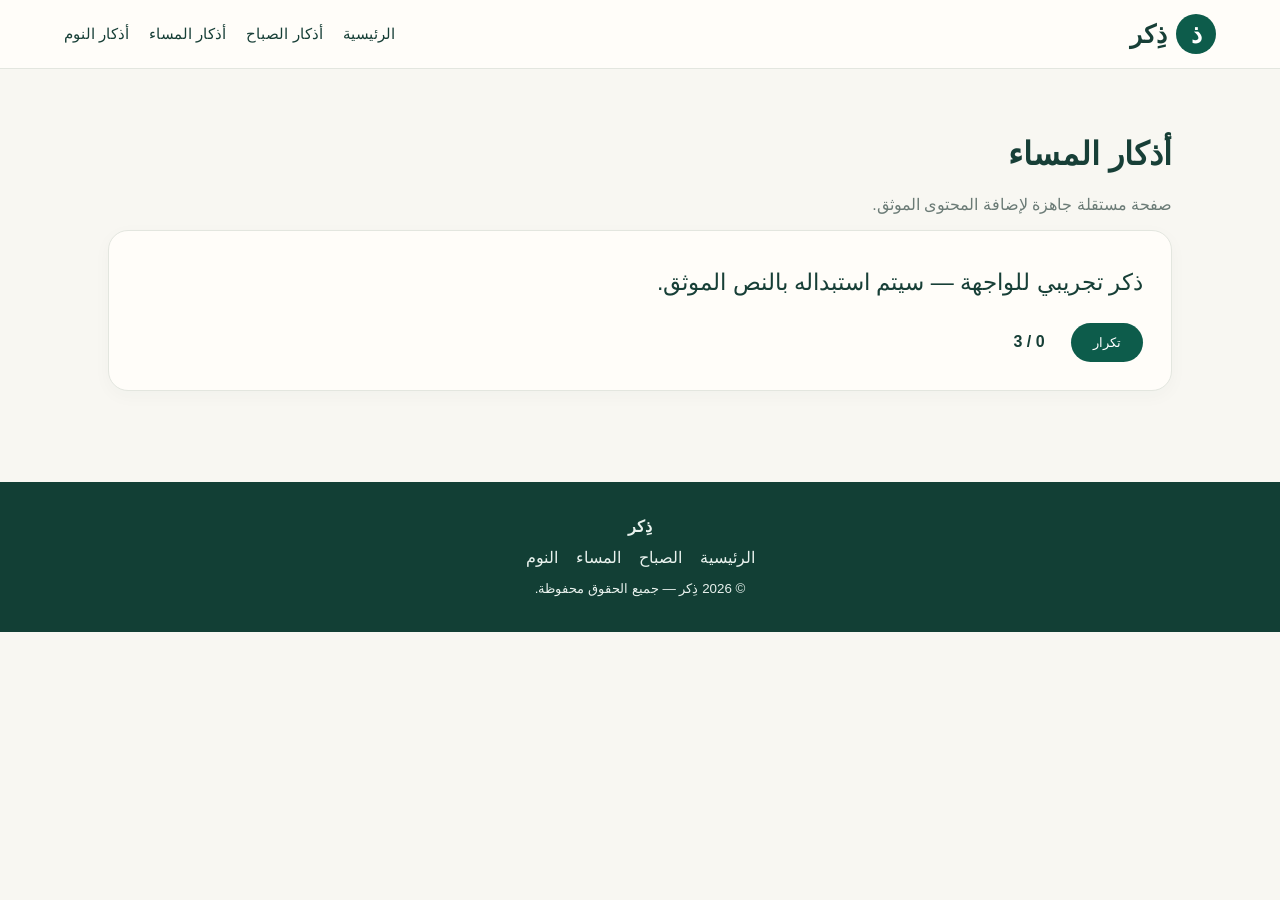
==== evening.html @ fdcfc74f "Add files via upload" ====
<!doctype html><html lang="ar" dir="rtl"><head><meta charset="utf-8"><meta name="viewport" content="width=device-width,initial-scale=1"><meta name="description" content="ذِكر — موقع يومي للأذكار والقرآن والأدعية"><title>أذكار المساء | ذِكر</title><link rel="stylesheet" href="styles.css"></head><body>
<header class="nav"><a class="brand" href="index.html"><i>ذ</i>ذِكر</a><nav class="links"><a href="index.html">الرئيسية</a><a href="morning.html">أذكار الصباح</a><a href="evening.html">أذكار المساء</a><a href="sleep.html">أذكار النوم</a></nav></header>

<main class="container"><h1>أذكار المساء</h1><p class="sub">صفحة مستقلة جاهزة لإضافة المحتوى الموثق.</p>
<div class="dhikr" data-counter data-count="3"><div class="dhikr-text">ذكر تجريبي للواجهة — سيتم استبداله بالنص الموثق.</div><div class="repeat"><button class="btn repeat-btn">تكرار</button><span class="counter">0 / 3</span></div></div>
</main>
<footer class="footer"><strong>ذِكر</strong><nav><a href="index.html">الرئيسية</a><a href="morning.html">الصباح</a><a href="evening.html">المساء</a><a href="sleep.html">النوم</a></nav><small>© 2026 ذِكر — جميع الحقوق محفوظة.</small></footer>
<script src="app.js"></script></body></html>
---- styles.css ----
:root{--bg:#f8f7f2;--card:#fffdf9;--text:#173f37;--muted:#6b7b76;--green:#0d5c4b;--line:#e3e6df}
*{box-sizing:border-box}html{scroll-behavior:smooth}body{margin:0;background:var(--bg);color:var(--text);font-family:Tahoma,"Segoe UI",Arial,sans-serif}a{text-decoration:none;color:inherit}
.nav{position:sticky;top:0;z-index:10;background:rgba(255,253,249,.96);backdrop-filter:blur(10px);border-bottom:1px solid var(--line);display:flex;align-items:center;gap:25px;padding:14px 5%}.brand{font-size:25px;font-weight:900;margin-left:auto;display:flex;gap:9px;align-items:center}.brand i{font-style:normal;background:var(--green);color:white;border-radius:50%;width:40px;height:40px;display:grid;place-items:center}.links{display:flex;gap:20px;font-size:15px}.links a:hover{color:var(--green)}
.container{max-width:1100px;margin:auto;padding:45px 18px}.hero{text-align:center;padding:70px 18px;background:linear-gradient(135deg,#e5efe8,#f5ead1)}.hero .logo{font-size:72px;font-weight:900;color:var(--green);margin:0}.hero h1{margin:5px 0 10px;font-size:28px}.hero p{color:#49635d}.search{max-width:600px;margin:25px auto 0;display:flex;background:white;border-radius:32px;padding:6px;border:1px solid #ddd}.search input{flex:1;border:0;outline:0;padding:13px 16px}.search button,.btn{border:0;background:var(--green);color:#fff;padding:12px 22px;border-radius:26px;cursor:pointer}
h2{font-size:29px}.sub{color:var(--muted)}.grid{display:grid;grid-template-columns:repeat(4,1fr);gap:16px}.card{background:var(--card);border:1px solid var(--line);border-radius:18px;padding:22px;transition:.2s}.card:hover{transform:translateY(-3px);box-shadow:0 12px 30px #163a3210}.icon{font-size:28px}.card h3{margin:13px 0 7px}.card p{color:var(--muted);line-height:1.7}.dhikr{background:var(--card);border:1px solid var(--line);border-radius:20px;padding:28px;margin:16px 0;box-shadow:0 5px 18px #163a3208}.dhikr-text{font-size:23px;line-height:2;text-align:right}.source{color:var(--muted);font-size:13px;margin-top:12px}.repeat{display:flex;align-items:center;gap:12px;margin-top:18px}.counter{min-width:60px;text-align:center;font-weight:bold}.footer{background:#123f35;color:#e9f2ee;padding:35px 5%;text-align:center;margin-top:30px}.footer nav{display:flex;justify-content:center;gap:18px;flex-wrap:wrap;margin:12px}
@media(max-width:800px){.nav{flex-wrap:wrap;padding:10px 15px}.brand{margin-left:0}.links{order:3;width:100%;overflow:auto;white-space:nowrap}.grid{grid-template-columns:repeat(2,1fr)}.hero .logo{font-size:58px}}
@media(max-width:520px){.grid{grid-template-columns:1fr}.hero{padding:50px 15px}.dhikr-text{font-size:19px}.search button{padding:11px 15px}}
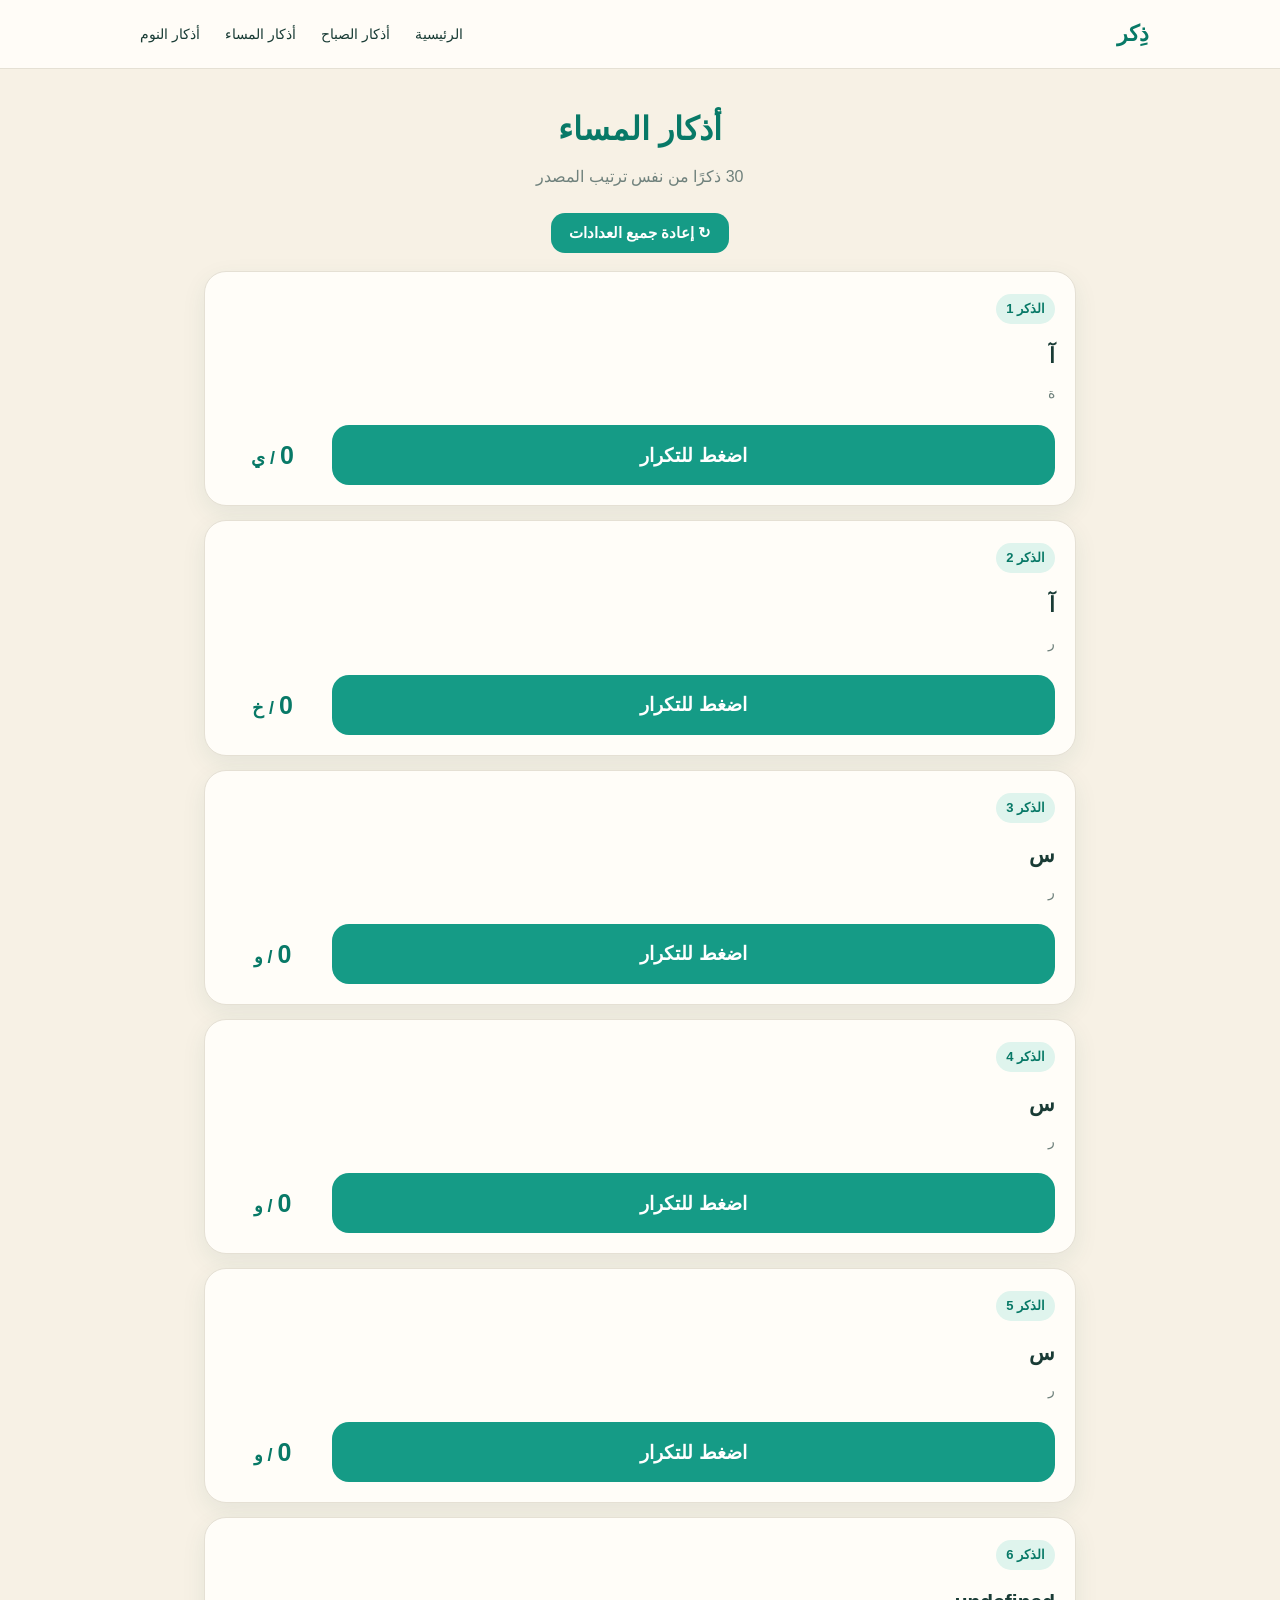
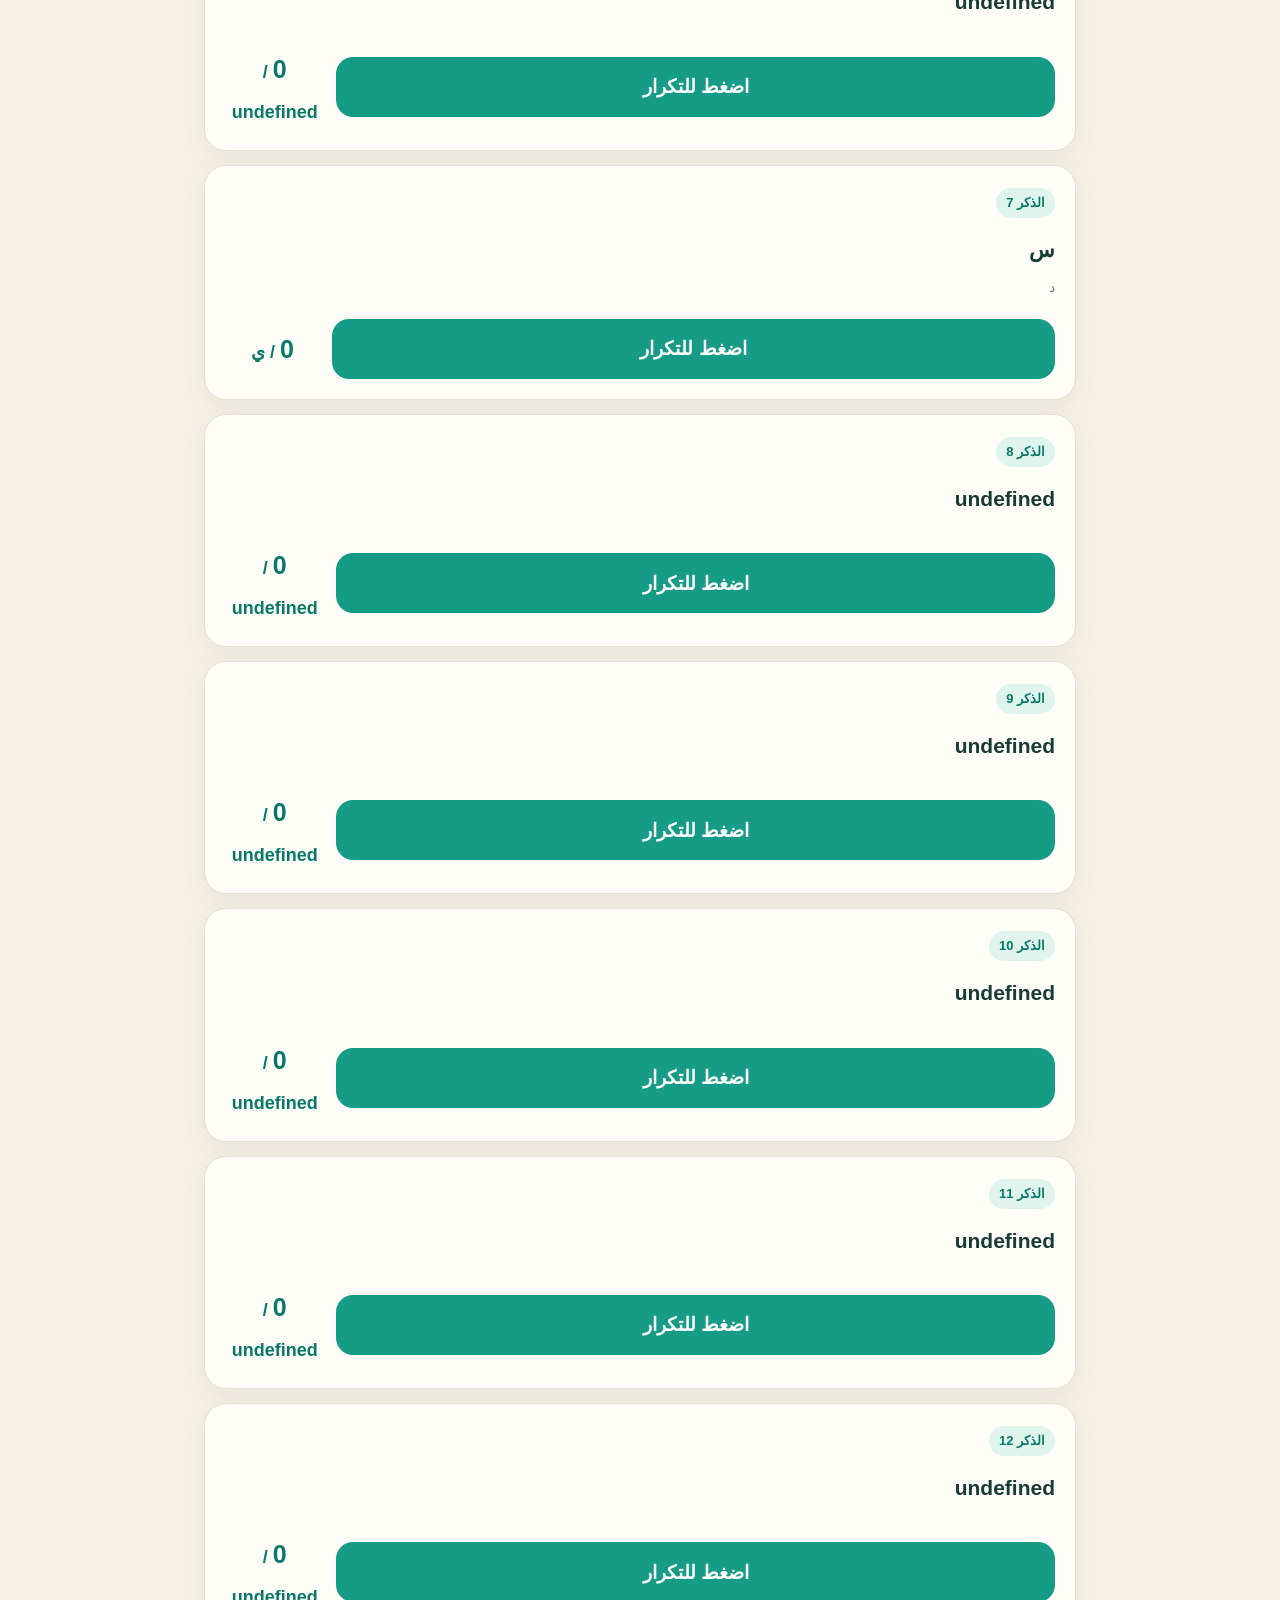
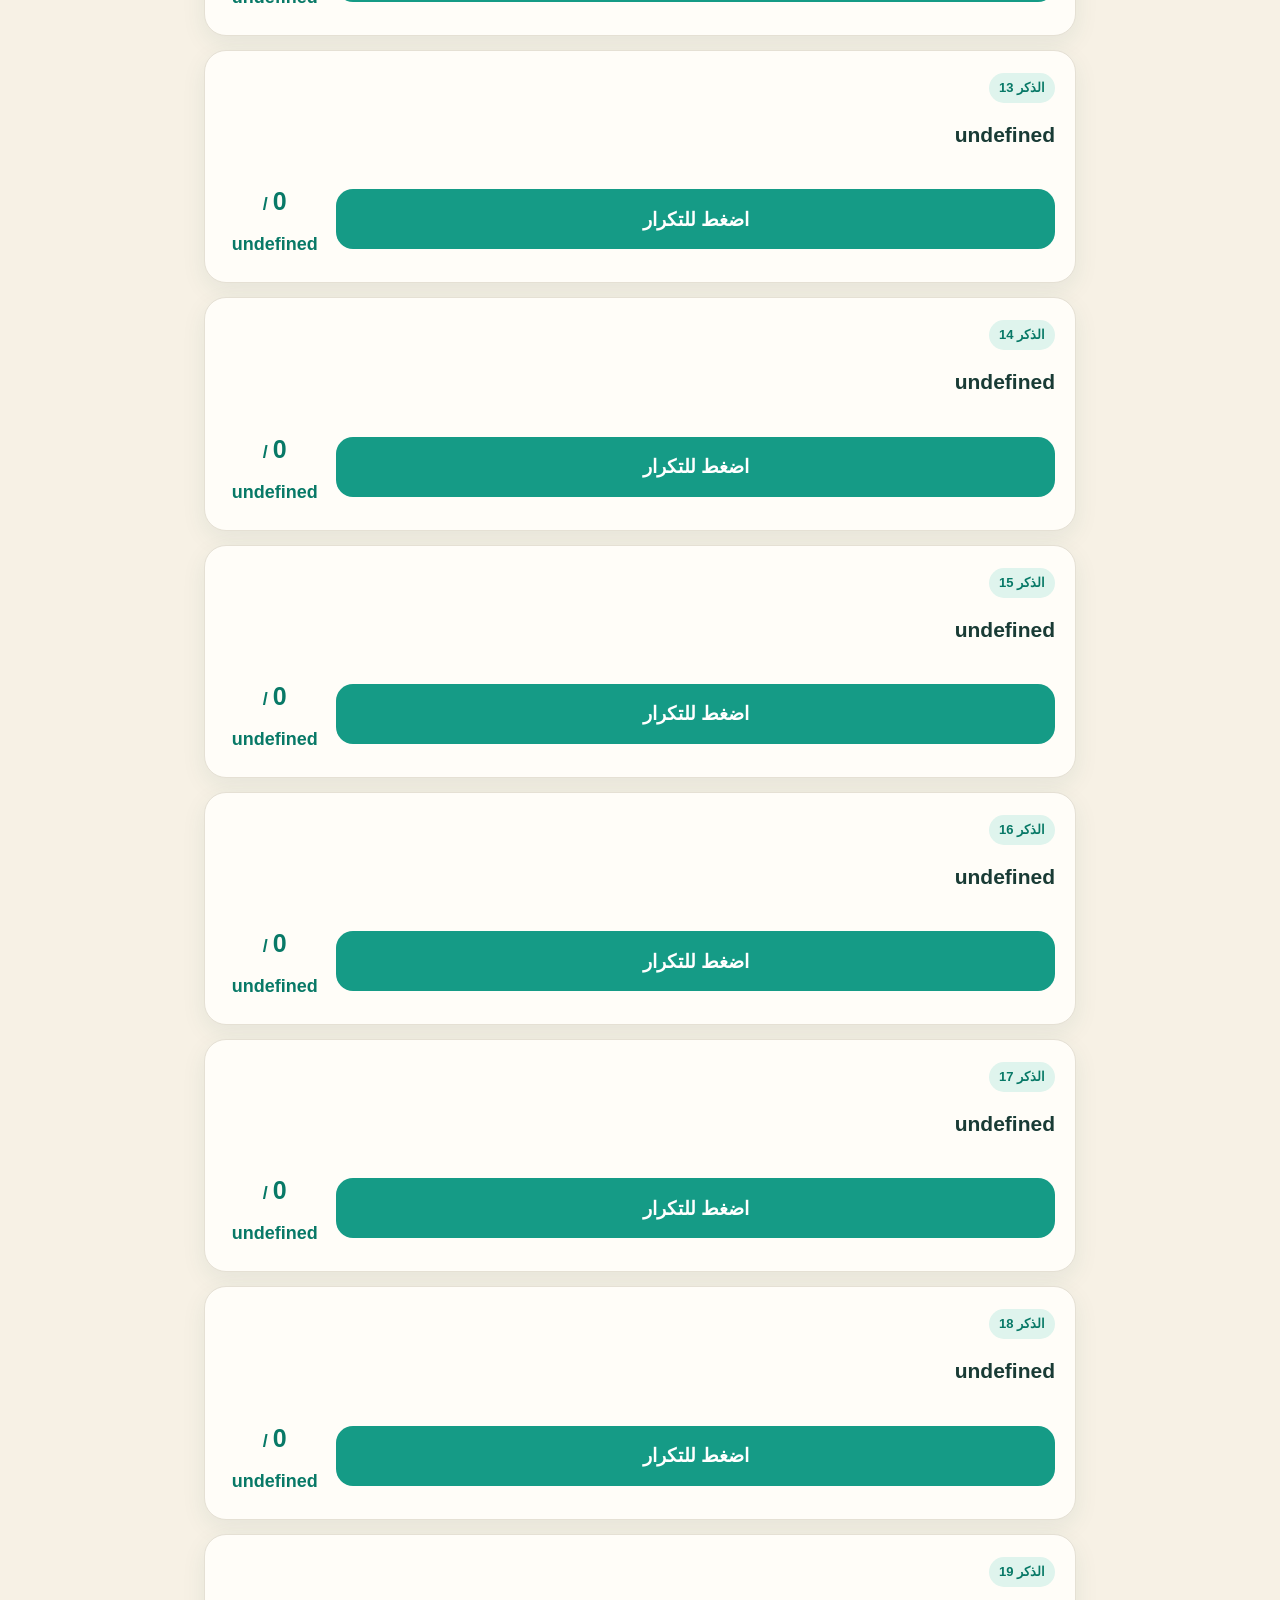
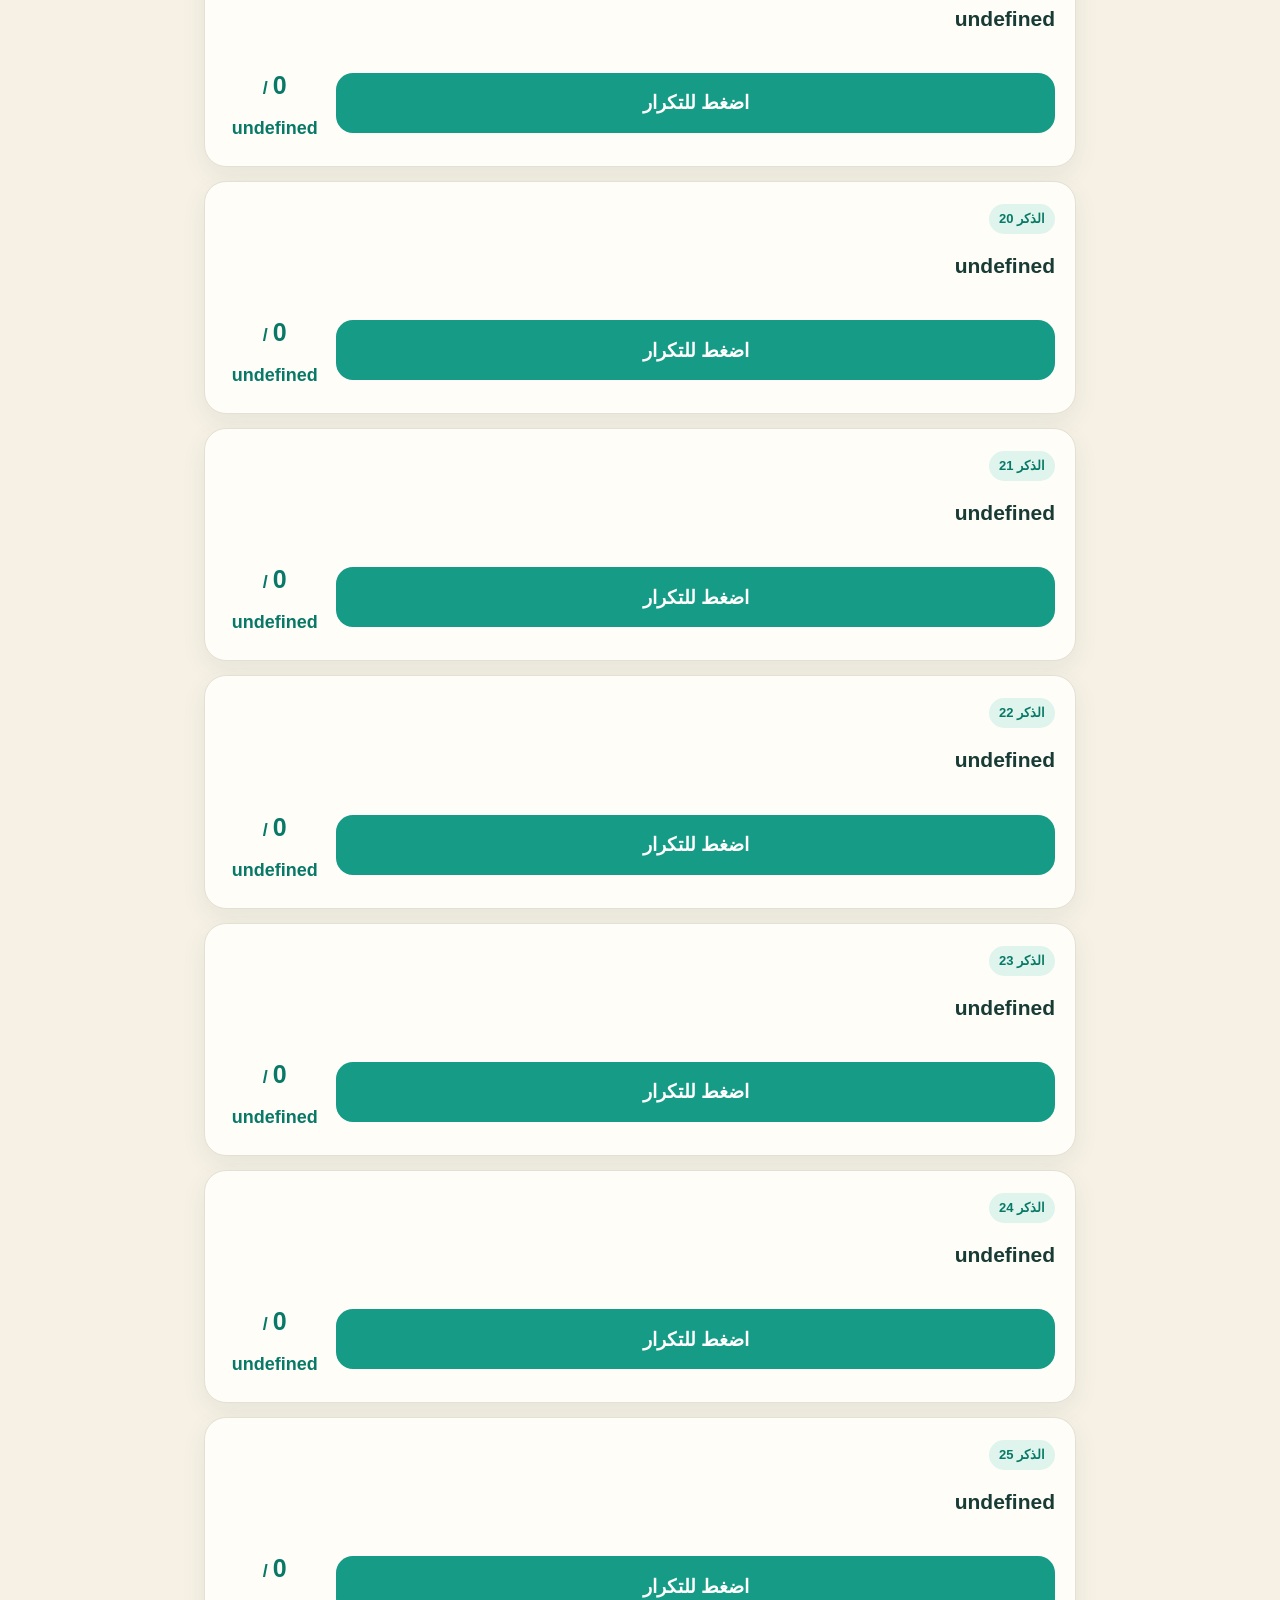
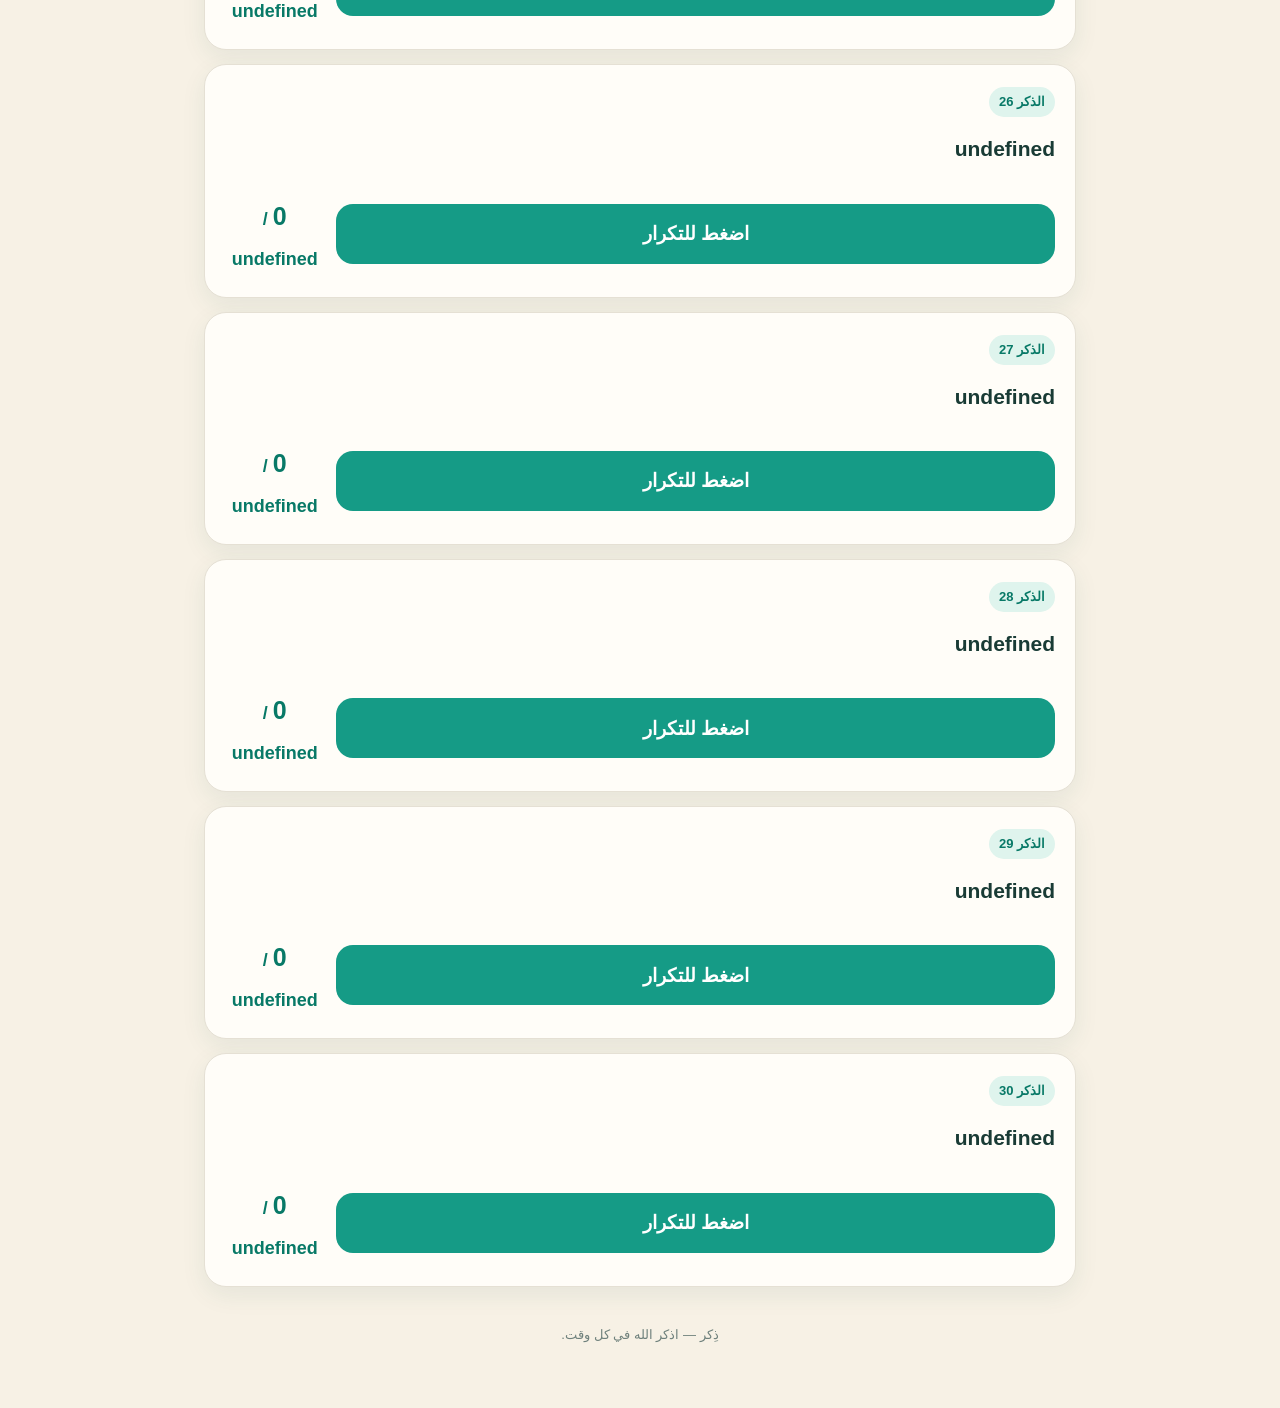
==== commit dd15096c: "Refactor evening.html for improved structure and style Updated the evening.html file to enhance stru" ====
--- a/evening.html
+++ b/evening.html
@@ -1,8 +1,24 @@
-<!doctype html><html lang="ar" dir="rtl"><head><meta charset="utf-8"><meta name="viewport" content="width=device-width,initial-scale=1"><meta name="description" content="ذِكر — موقع يومي للأذكار والقرآن والأدعية"><title>أذكار المساء | ذِكر</title><link rel="stylesheet" href="styles.css"></head><body>
-<header class="nav"><a class="brand" href="index.html"><i>ذ</i>ذِكر</a><nav class="links"><a href="index.html">الرئيسية</a><a href="morning.html">أذكار الصباح</a><a href="evening.html">أذكار المساء</a><a href="sleep.html">أذكار النوم</a></nav></header>
-
-<main class="container"><h1>أذكار المساء</h1><p class="sub">صفحة مستقلة جاهزة لإضافة المحتوى الموثق.</p>
-<div class="dhikr" data-counter data-count="3"><div class="dhikr-text">ذكر تجريبي للواجهة — سيتم استبداله بالنص الموثق.</div><div class="repeat"><button class="btn repeat-btn">تكرار</button><span class="counter">0 / 3</span></div></div>
-</main>
-<footer class="footer"><strong>ذِكر</strong><nav><a href="index.html">الرئيسية</a><a href="morning.html">الصباح</a><a href="evening.html">المساء</a><a href="sleep.html">النوم</a></nav><small>© 2026 ذِكر — جميع الحقوق محفوظة.</small></footer>
-<script src="app.js"></script></body></html>+<!DOCTYPE html>
+<html lang="ar" dir="rtl">
+<head>
+<meta charset="UTF-8"><meta name="viewport" content="width=device-width,initial-scale=1">
+<meta name="description" content="أذكار المساء — ذِكر"><title>أذكار المساء — ذِكر</title>
+<style>
+:root{--bg:#f7f1e5;--card:#fffdf8;--g:#159b86;--gd:#087967;--gs:#dff4ed;--t:#193b35;--m:#6f817c;--b:#e5e0d4}
+*{box-sizing:border-box}body{margin:0;background:var(--bg);color:var(--t);font-family:Tahoma,Arial,sans-serif;line-height:2}
+header{position:sticky;top:0;z-index:5;background:#fffdf8ee;border-bottom:1px solid var(--b)}
+nav{max-width:1050px;margin:auto;padding:12px 16px;display:flex;justify-content:space-between;gap:10px;align-items:center}.brand{font-size:22px;font-weight:800;color:var(--gd);text-decoration:none}.links{display:flex;gap:7px;flex-wrap:wrap}.links a{color:var(--t);text-decoration:none;padding:5px 9px;border-radius:10px;font-size:14px}.links a:hover{background:var(--gs)}
+main{max-width:900px;margin:auto;padding:28px 14px 60px}.hero{text-align:center}.hero h1{margin:0;color:var(--gd);font-size:32px}.hero p{color:var(--m);margin:0 0 20px}.actions{text-align:center;margin:18px}.reset{border:0;background:var(--g);color:white;border-radius:14px;padding:11px 18px;font-weight:bold;font-size:15px}
+.card{background:var(--card);border:1px solid var(--b);border-radius:22px;margin:14px 0;padding:20px;box-shadow:0 8px 24px #1f534814}.card.done{border-color:#8dd7c5}.num{display:inline-block;background:var(--gs);color:var(--gd);border-radius:999px;padding:2px 10px;font-size:13px;font-weight:bold}.text{font-size:21px;font-weight:600;line-height:2.25;margin-top:8px}.note{color:var(--m);font-size:14px}.row{display:flex;gap:12px;align-items:center;margin-top:18px}.btn{border:0;width:100%;min-height:60px;border-radius:17px;background:var(--g);color:white;font-size:19px;font-weight:bold}.btn.done{background:var(--gd)}.count{min-width:95px;text-align:center;color:var(--gd);font-weight:bold;font-size:18px}.current{font-size:25px}.foot{text-align:center;color:var(--m);margin-top:35px;font-size:13px}
+@media(max-width:650px){nav{flex-direction:column;align-items:flex-start}.links{width:100%;justify-content:center}.hero h1{font-size:27px}.card{padding:16px}.text{font-size:18px}}
+</style></head>
+<body>
+<header><nav><a class="brand" href="index.html">ذِكر</a><div class="links"><a href="index.html">الرئيسية</a><a href="morning.html">أذكار الصباح</a><a href="evening.html">أذكار المساء</a><a href="sleep.html">أذكار النوم</a></div></nav></header>
+<main><section class="hero"><h1>أذكار المساء</h1><p>30 ذكرًا من نفس ترتيب المصدر</p></section><div class="actions"><button class="reset" id="reset">↻ إعادة جميع العدادات</button></div><section id="list"></section><div class="foot">ذِكر — اذكر الله في كل وقت.</div></main>
+<script>
+const adhkar=[('اللّهُ لاَ إِلَـهَ إِلاَّ هُوَ الْحَيُّ الْقَيُّومُ لاَ تَأْخُذُهُ سِنَةٌ وَلاَ نَوْمٌ لَّهُ مَا فِي السَّمَاوَاتِ وَمَا فِي الأَرْضِ مَن ذَا الَّذِي يَشْفَعُ عِنْدَهُ إِلاَّ بِإِذْنِهِ يَعْلَمُ مَا بَيْنَ أَيْدِيهِمْ وَمَا خَلْفَهُمْ وَلاَ يُحِيطُونَ بِشَيْءٍ مِّنْ عِلْمِهِ إِلاَّ بِمَا شَاء وَسِعَ كُرْسِيُّهُ السَّمَاوَاتِ وَالأَرْضَ وَلاَ يَؤُودُهُ حِفْظُهُمَا وَهُوَ الْعَلِيُّ الْعَظِيمُ.', 1, 'آية الكرسي — البقرة: 255'), ('آمَنَ الرَّسُولُ بِمَا أُنْزِلَ إِلَيْهِ مِنْ رَبِّهِ وَالْمُؤْمِنُونَ ۚ كُلٌّ آمَنَ بِاللَّهِ وَمَلَائِكَتِهِ وَكُتُبِهِ وَرُسُلِهِ لَا نُفَرِّقُ بَيْنَ أَحَدٍ مِنْ رُسُلِهِ ۚ وَقَالُوا سَمِعْنَا وَأَطَعْنَا ۖ غُفْرَانَكَ رَبَّنَا وَإِلَيْكَ الْمَصِيرُ. لَا يُكَلِّفُ اللَّهُ نَفْسًا إِلَّا وُسْعَهَا لَهَا مَا كَسَبَتْ وَعَلَيْهَا مَا اكْتَسَبَتْ رَبَّنَا لَا تُؤَاخِذْنَا إِنْ نَّسِينَآ أَوْ أَخْطَأْنَا رَبَّنَا وَلَا تَحْمِلْ عَلَيْنَا إِصْرًا كَمَا حَمَلْتَهُ عَلَى الَّذِينَ مِنْ قَبْلِنَا رَبَّنَا وَلَا تُحَمِّلْنَا مَا لَا طَاقَةَ لَنَا بِهِ وَاعْفُ عَنَّا وَاغْفِرْ لَنَا وَارْحَمْنَا أَنْتَ مَوْلَانَا فَانْصُرْنَا عَلَى الْقَوْمِ الْكَافِرِينَ.', 1, 'آخر آيتين من سورة البقرة — البقرة: 285-286'), ('قُلْ هُوَ ٱللَّهُ أَحَدٌ، ٱللَّهُ ٱلصَّمَدُ، لَمْ يَلِدْ وَلَمْ يُولَدْ، وَلَمْ يَكُن لَّهُۥ كُفُوًا أَحَدٌۢ.', 3, 'سورة الإخلاص'), ('قُلْ أَعُوذُ بِرَبِّ ٱلْفَلَقِ، مِن شَرِّ مَا خَلَقَ، وَمِن شَرِّ غَاسِقٍ إِذَا وَقَبَ، وَمِن شَرِّ ٱلنَّفَّٰثَٰتِ فِى ٱلْعُقَدِ، وَمِن شَرِّ حَاسِدٍ إِذَا حَسَدَ.', 3, 'سورة الفلق'), ('قُلْ أَعُوذُ بِرَبِّ ٱلنَّاسِ، مَلِكِ ٱلنَّاسِ، إِلَٰهِ ٱلنَّاسِ، مِن شَرِّ ٱلْوَسْوَاسِ ٱلْخَنَّاسِ، ٱلَّذِى يُوَسْوِسُ فِى صُدُورِ ٱلنَّاسِ، مِنَ ٱلْجِنَّةِ وَٱلنَّاسِ.', 3, 'سورة الناس'), ('أَمْسَيْـنا وَأَمْسـى المـلكُ لله وَالحَمدُ لله، لا إلهَ إلاّ اللّهُ وَحدَهُ لا شَريكَ لهُ، لهُ المُـلكُ ولهُ الحَمْـد، وهُوَ على كلّ شَيءٍ قدير، رَبِّ أسْـأَلُـكَ خَـيرَ ما في هـذهِ اللَّـيْلَةِ وَخَـيرَ ما بَعْـدَهـا، وَأَعـوذُ بِكَ مِنْ شَـرِّ ما في هـذهِ اللَّـيْلةِ وَشَرِّ ما بَعْـدَهـا، رَبِّ أَعـوذُبِكَ مِنَ الْكَسَـلِ وَسـوءِ الْكِـبَر، رَبِّ أَعـوذُ بِكَ مِنْ عَـذابٍ في النّـارِ وَعَـذابٍ في القَـبْر.', 1, ''), ('اللّهـمَّ أَنْتَ رَبِّـي لا إلهَ إلاّ أَنْتَ، خَلَقْتَنـي وَأَنا عَبْـدُك، وَأَنا عَلـى عَهْـدِكَ وَوَعْـدِكَ ما اسْتَـطَعْـت، أَعـوذُبِكَ مِنْ شَـرِّ ما صَنَـعْت، أَبـوءُ لَـكَ بِنِعْـمَتِـكَ عَلَـيَّ وَأَبـوءُ بِذَنْـبي فَاغْفـِرْ لي فَإِنَّـهُ لا يَغْـفِرُ الذُّنـوبَ إِلاّ أَنْتَ.', 1, 'سيد الاستغفار'), ('رَضيـتُ بِاللهِ رَبَّـاً وَبِالإسْلامِ ديـناً وَبِمُحَـمَّدٍ صلى الله عليه وسلم نَبِيّـاً.', 3, ''), ('اللّهُـمَّ إِنِّـي أَمسيتُ أُشْـهِدُك، وَأُشْـهِدُ حَمَلَـةَ عَـرْشِـك، وَمَلَائِكَتَكَ، وَجَمـيعَ خَلْـقِك، أَنَّـكَ أَنْـتَ اللهُ لا إلهَ إلاّ أَنْـتَ وَحْـدَكَ لا شَريكَ لَـك، وَأَنَّ مُحَمّـداً عَبْـدُكَ وَرَسـولُـك.', 4, ''), ('اللّهُـمَّ ما أَمسى بي مِـنْ نِعْـمَةٍ أَو بِأَحَـدٍ مِـنْ خَلْـقِك، فَمِـنْكَ وَحْـدَكَ لا شريكَ لَـك، فَلَـكَ الْحَمْدُ وَلَـكَ الشُّكْـر.', 1, ''), ('حَسْبِـيَ اللّهُ لا إلهَ إلاّ هُوَ عَلَـيهِ تَوَكَّـلتُ وَهُوَ رَبُّ العَرْشِ العَظـيم.', 7, ''), ('بِسـمِ اللهِ الذي لا يَضُـرُّ مَعَ اسمِـهِ شَيءٌ في الأرْضِ وَلا في السّمـاءِ وَهـوَ السّمـيعُ العَلـيم.', 3, ''), ('اللّهُـمَّ بِكَ أَمْسَـينا وَبِكَ أَصْـبَحْنا، وَبِكَ نَحْـيا وَبِكَ نَمُـوتُ وَإِلَـيْكَ الْمَصِيرُ.', 1, ''), ('أَمْسَيْنَا عَلَى فِطْرَةِ الإسْلاَمِ، وَعَلَى كَلِمَةِ الإِخْلاَصِ، وَعَلَى دِينِ نَبِيِّنَا مُحَمَّدٍ صَلَّى اللهُ عَلَيْهِ وَسَلَّمَ، وَعَلَى مِلَّةِ أَبِينَا إبْرَاهِيمَ حَنِيفاً مُسْلِماً وَمَا كَانَ مِنَ المُشْرِكِينَ.', 1, ''), ('سُبْحـانَ اللهِ وَبِحَمْـدِهِ عَدَدَ خَلْـقِه، وَرِضـا نَفْسِـه، وَزِنَةَ عَـرْشِـه، وَمِـدادَ كَلِمـاتِـه.', 3, ''), ('اللّهُـمَّ عافِـني في بَدَنـي، اللّهُـمَّ عافِـني في سَمْـعي، اللّهُـمَّ عافِـني في بَصَـري، لا إلهَ إلاّ أَنْـتَ.', 3, ''), ('اللّهُـمَّ إِنّـي أَعـوذُ بِكَ مِنَ الْكُـفر، وَالفَـقْر، وَأَعـوذُ بِكَ مِنْ عَذابِ القَـبْر، لا إلهَ إلاّ أَنْـتَ.', 3, ''), ('اللّهُـمَّ إِنِّـي أسْـأَلُـكَ العَـفْوَ وَالعـافِـيةَ في الدُّنْـيا وَالآخِـرَة، اللّهُـمَّ إِنِّـي أسْـأَلُـكَ العَـفْوَ وَالعـافِـيةَ في ديني وَدُنْـيايَ وَأهْـلي وَمالـي، اللّهُـمَّ اسْتُـرْ عـوْراتي وَآمِـنْ رَوْعاتـي، اللّهُـمَّ احْفَظْـني مِن بَـينِ يَدَيَّ وَمِن خَلْفـي وَعَن يَمـيني وَعَن شِمـالي، وَمِن فَوْقـي، وَأَعـوذُ بِعَظَمَـتِكَ أَن أُغْـتالَ مِن تَحْتـي.', 1, ''), ('يَا حَيُّ يَا قيُّومُ بِرَحْمَتِكَ أسْتَغِيثُ أصْلِحْ لِي شَأنِي كُلَّهُ وَلاَ تَكِلْنِي إلَى نَفْسِي طَـرْفَةَ عَيْنٍ.', 3, ''), ('أَمْسَيْنا وَأَمْسَى الْمُلْكُ للهِ رَبِّ الْعَالَمَيْنِ، اللَّهُمَّ إِنَّي أسْأَلُكَ خَيْرَ هَذَه اللَّيْلَةِ فَتْحَهَا ونَصْرَهَا، ونُوْرَهَا وبَرَكَتهَا، وَهُدَاهَا، وَأَعُوذُ بِكَ مِنْ شَرِّ مَا فيهِا وَشَرَّ مَا بَعْدَهَا.', 1, ''), ('اللّهُـمَّ عالِـمَ الغَـيْبِ وَالشّـهادَةِ فاطِـرَ السّماواتِ وَالأرْضِ رَبَّ كـلِّ شَـيءٍ وَمَليـكَه، أَشْهَـدُ أَنْ لا إِلـهَ إِلاّ أَنْت، أَعـوذُ بِكَ مِن شَـرِّ نَفْسـي وَمِن شَـرِّ الشَّيْـطانِ وَشِرْكِهِ، وَأَنْ أَقْتَـرِفَ عَلـى نَفْسـي سوءاً أَوْ أَجُـرَّهُ إِلـى مُسْـلِم.', 1, ''), ('أَعـوذُ بِكَلِمـاتِ اللّهِ التّـامّـاتِ مِنْ شَـرِّ ما خَلَـق.', 3, ''), ('اللَّهُمَّ صَلِّ وَسَلِّمْ وَبَارِكْ على نَبِيِّنَا مُحمَّد.', 10, ''), ('اللَّهُمَّ إِنَّا نَعُوذُ بِكَ مِنْ أَنْ نُشْرِكَ بِكَ شَيْئًا نَعْلَمُهُ، وَنَسْتَغْفِرُكَ لِمَا لَا نَعْلَمُهُ.', 3, ''), ('اللَّهُمَّ إِنِّي أَعُوذُ بِكَ مِنَ الْهَمِّ وَالْحَزَنِ، وَأَعُوذُ بِكَ مِنَ الْعَجْزِ وَالْكَسَلِ، وَأَعُوذُ بِكَ مِنَ الْجُبْنِ وَالْبُخْلِ، وَأَعُوذُ بِكَ مِنْ غَلَبَةِ الدَّيْنِ، وَقَهْرِ الرِّجَالِ.', 3, ''), ('أسْتَغْفِرُ اللهَ العَظِيمَ الَّذِي لاَ إلَهَ إلاَّ هُوَ، الحَيُّ القَيُّومُ، وَأتُوبُ إلَيهِ.', 3, ''), ('يَا رَبِّ، لَكَ الْحَمْدُ كَمَا يَنْبَغِي لِجَلَالِ وَجْهِكَ، وَلِعَظِيمِ سُلْطَانِكَ.', 3, ''), ('لَا إلَه إلّا اللهُ وَحْدَهُ لَا شَرِيكَ لَهُ، لَهُ الْمُلْكُ وَلَهُ الْحَمْدُ وَهُوَ عَلَى كُلِّ شَيْءِ قَدِيرِ.', 100, ''), ('اللَّهُمَّ أَنْتَ رَبِّي لا إِلَهَ إِلا أَنْتَ، عَلَيْكَ تَوَكَّلْتُ، وَأَنْتَ رَبُّ الْعَرْشِ الْعَظِيمِ، مَا شَاءَ اللَّهُ كَانَ، وَمَا لَمْ يَشَأْ لَمْ يَكُنْ، وَلا حَوْلَ وَلا قُوَّةَ إِلا بِاللَّهِ الْعَلِيِّ الْعَظِيمِ، أَعْلَمُ أَنَّ اللَّهَ عَلَى كُلِّ شَيْءٍ قَدِيرٌ، وَأَنَّ اللَّهَ قَدْ أَحَاطَ بِكُلِّ شَيْءٍ عِلْمًا، اللَّهُمَّ إِنِّي أَعُوذُ بِكَ مِنْ شَرِّ نَفْسِي، وَمِنْ شَرِّ كُلِّ دَابَّةٍ أَنْتَ آخِذٌ بِنَاصِيَتِهَا، إِنَّ رَبِّي عَلَى صِرَاطٍ مُسْتَقِيمٍ.', 1, ''), ('سُبْحـانَ اللهِ وَبِحَمْـدِهِ.', 100, '')];
+const list=document.getElementById('list'),reset=document.getElementById('reset'),p=Array(adhkar.length).fill(0);let ac=null;
+function clickSound(){try{const A=window.AudioContext||window.webkitAudioContext;if(!A)return;if(!ac)ac=new A;if(ac.state==='suspended')ac.resume();const o=ac.createOscillator(),g=ac.createGain();o.type='sine';o.frequency.value=620;g.gain.setValueAtTime(.035,ac.currentTime);g.gain.exponentialRampToValueAtTime(.001,ac.currentTime+.07);o.connect(g);g.connect(ac.destination);o.start();o.stop(ac.currentTime+.07)}catch(e){}}
+function render(){list.innerHTML='';adhkar.forEach((x,i)=>{const done=p[i]>=x[1],c=document.createElement('article');c.className='card'+(done?' done':'');c.innerHTML='<div class="num">الذكر '+(i+1)+'</div><div class="text">'+x[0]+'</div>'+(x[2]?'<div class="note">'+x[2]+'</div>':'')+'<div class="row"><button class="btn '+(done?'done':'')+'">'+(done?'✓ تم الذكر':'اضغط للتكرار')+'</button><div class="count"><span class="current">'+(done?'✓':p[i])+'</span> / '+x[1]+'</div></div>';c.querySelector('.btn').onclick=()=>{if(p[i]>=x[1])return;clickSound();p[i]++;render()};list.appendChild(c)})}
+reset.onclick=()=>{p.fill(0);render();scrollTo({top:0,behavior:'smooth'})};render();
+</script></body></html>
